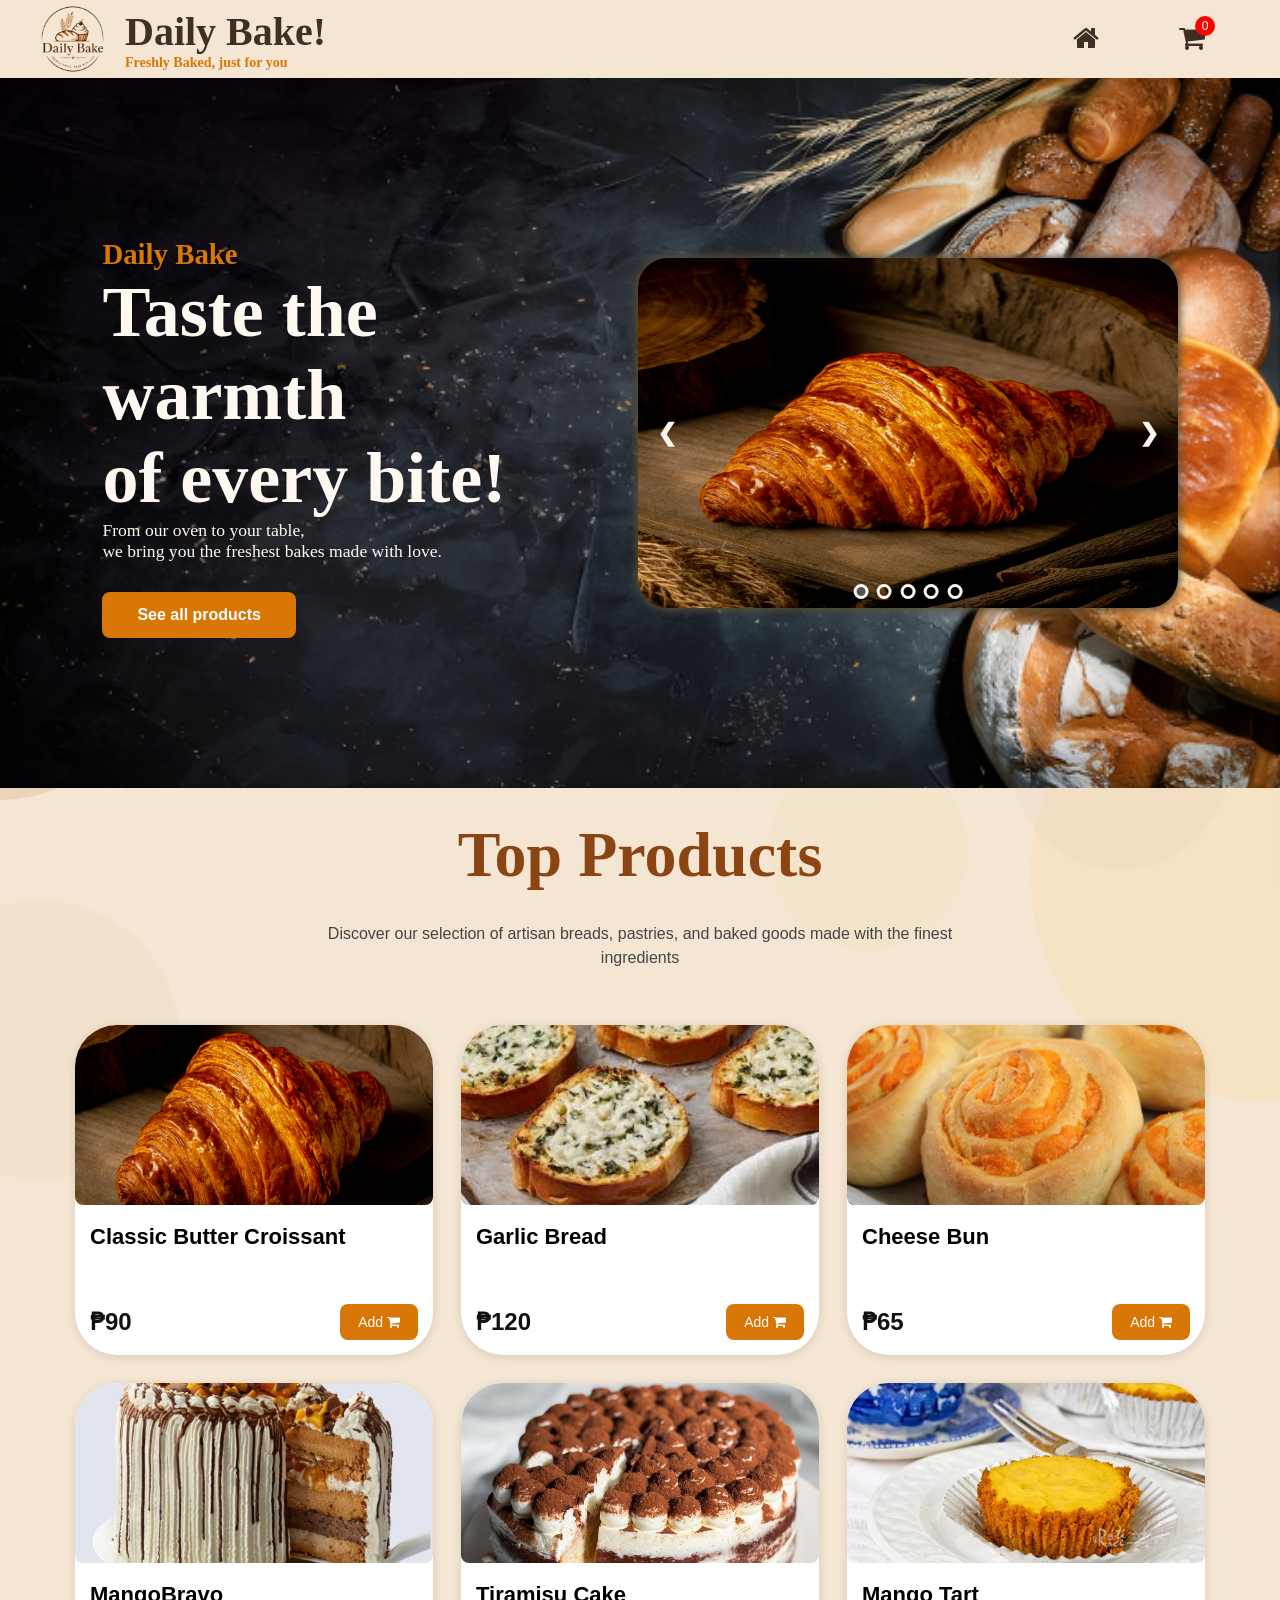
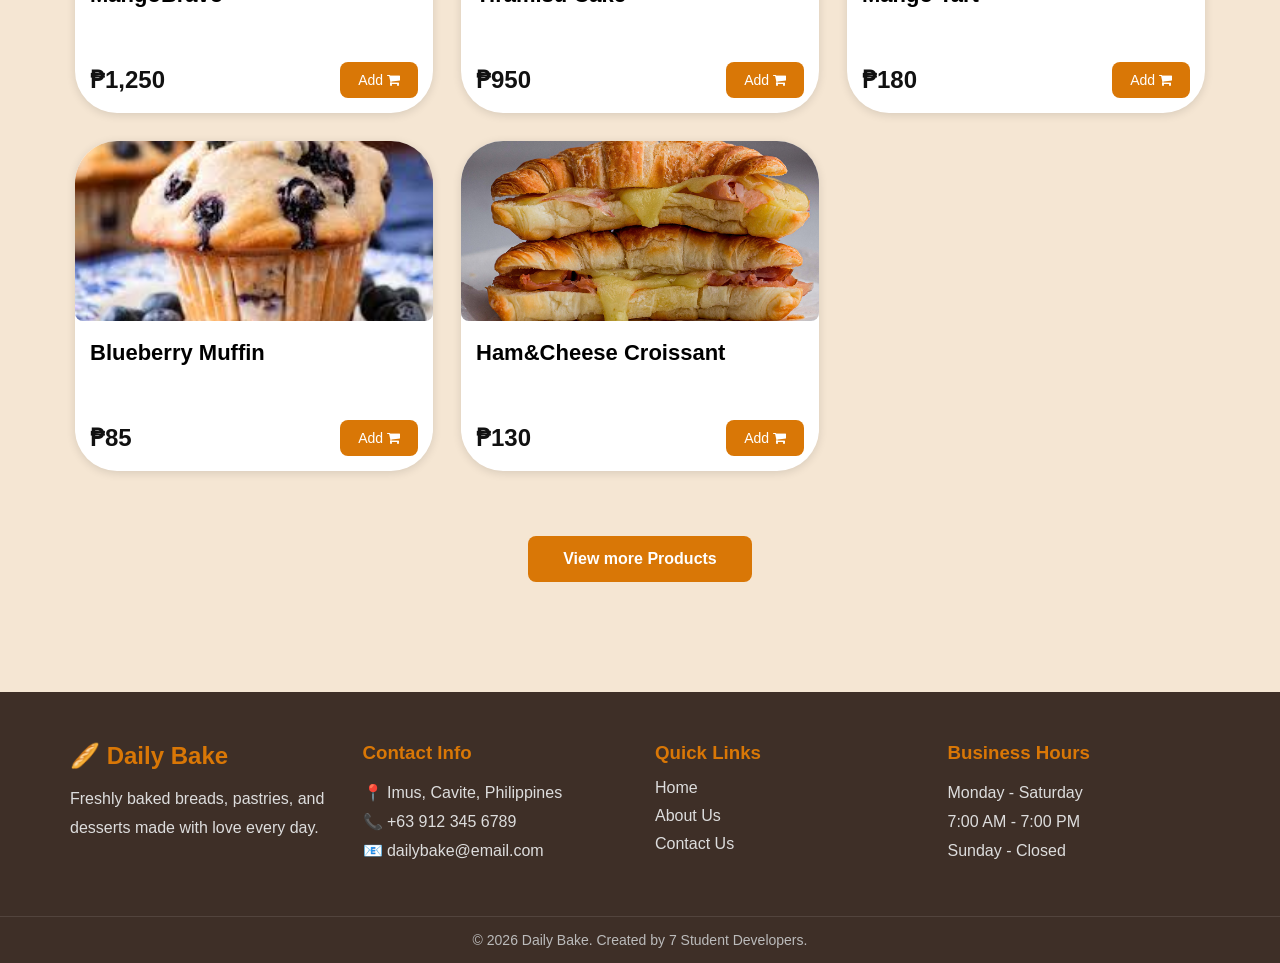
==== index.html @ 9dbe61f8 "Add files via upload" ====
<!DOCTYPE html>
<html lang="en">
<head>
    <meta charset="UTF-8">
    <meta name="viewport" content="width=device-width, initial-scale=1.0">
    <title>Bake Shop</title>
    <link rel="stylesheet" href="bakery.css">
    <link rel="stylesheet" href="https://cdnjs.cloudflare.com/ajax/libs/font-awesome/4.7.0/css/font-awesome.min.css">
</head>

<body> 

<header>

    <div class="Logo">
        <img src="lugu2.png" alt="Daily Bake Logo" onclick="window.location.href='index.html'">
        <h1> Daily Bake!<br>
        <p> Freshly Baked, just for you </p>
        </h1>
        
    </div>

    <nav class="TopBar">
        <a href="index.html"><i class="fa fa-home" style="font-size:28px"></i></a>
        <div class="cart" id="cartBtn">
            <i class="fa fa-shopping-cart" style="font-size:28px"></i>
            <span id="cartCount">0</span>
        </div>
        
        
    </nav>

</header>



<div class="cart-sidebar" id="cartSidebar">

    <div class="cart-header">
        <h2>Your Cart</h2>
        <span id="closeCart">&times;</span>
    </div>

    <div class="cart-items" id="cartItems">
        <p class="empty-cart">Your cart is empty</p>
    </div>

    <div class="cart-footer">
        <h3>Total: ₱<span id="cartTotal">0</span></h3>

        <button id="checkoutBtn" class="checkout-btn">
            Checkout
        </button>
    </div>

</div>

<div class="cart-overlay" id="cartOverlay"></div>

<section class="MainPage">

    <div class="background"></div>

    <div class="Message">
        <h3>Daily Bake</h3>

        <h2>Taste the warmth  <br>
            of every bite!</h2>
        
        <p>
            From our oven to your table, <br>
            we bring you the freshest bakes made with love.
        </p>

        <button onclick="window.location.href='allproduct.html'">See all products</button>
    
    </div>

    <div class="BakeImage">
        <div class="slide"> 
            <img src="products/Classic Butter Croissant.jpg" class="active">
            <img src="products/floss.jpg">
            <img src="products/cheesebun.jpg">
            <img src="products/muffins.jpg">
            <img src="products/Chocolate Tart.jpg">
        </div>  

        <div class="lipat">
            <span class="next">&#10095;</span>
            <span class="prev">&#10094;</span>
        </div>

        <div class="tuldok">
            <div class="dot active" attr='0' onclick="switchImage(this)"></div>
            <div class="dot" attr='1' onclick="switchImage(this)"></div>
            <div class="dot" attr='2' onclick="switchImage(this)"></div>
            <div class="dot" attr='3' onclick="switchImage(this)"></div>
            <div class="dot" attr='4' onclick="switchImage(this)"></div>
	    </div>
    </div>

</section>


<section class="TopProducts">
    <div class="circle circle1"></div>
        <div class="circle circle2"></div>
        <div class="circle circle3"></div>
        <div class="circle circle4"></div>
        <div class="circle circle5"></div>
        <div class="circle circle6"></div>
        <div class="circle circle7"></div>
        <div class="circle circle8"></div>
        <div class="circle circle9"></div>
        <div class="circle circle10"></div>
        <div class="circle circle11"></div>
        <div class="circle circle12"></div>
        <div class="circle circle13"></div>
        <div class="circle circle14"></div>
        <div class="circle circle15"></div>
        <div class="circle circle16"></div>


    <h1>Top Products</h1>
    <p>Discover our selection of artisan breads, pastries, and baked goods made with the finest ingredients</p>

    <div class="Grid">
        <div class="card">
            <img src="products/Classic Butter Croissant.jpg">

            <div class="cardinfo">
                <h3>Classic Butter Croissant</h3>
                

                <div class="cardbot">
                    <h4 class="price">₱90</h4>
                    <button
                    class="add-cart"
                    data-name="Classic Butter Croissant"
                    data-image="products/Classic Butter Croissant.jpg"
                    data-price="90">
                    Add <i class="fa fa-shopping-cart"></i>
                    </button>
                </div>
            </div>
        </div>

        <div class="card">
            <img src="products/Garlic Bread.jpg">

            <div class="cardinfo">
                <h3>Garlic Bread</h3>
                

                <div class="cardbot">
                    <h4 class="price">₱120</h4>
                    <button
                    class="add-cart"
                    data-name="Garlic Bread"
                    data-image="products/Garlic Bread.jpg"
                    data-price="120">
                    Add <i class="fa fa-shopping-cart"></i>
                    </button>
                </div>
            </div>
        </div>

        <div class="card">
            <img src="products/cheesebun.jpg">

            <div class="cardinfo">
                <h3> Cheese Bun</h3>
                

                <div class="cardbot">
                    <h4 class="price">₱65</h4>
                    <button
                    class="add-cart"
                    data-name="Cheese Bun"
                    data-image="products/cheesebun.jpg"
                    data-price="65">
                    Add <i class="fa fa-shopping-cart"></i>
                    </button>
                </div>
            </div>
        </div>

        <div class="card">
            <img src="products/MangoBravo_1.webp">

            <div class="cardinfo">
                <h3>MangoBravo</h3>
                

                <div class="cardbot">
                    <h4 class="price">₱1,250</h4>
                    <button
                    class="add-cart"
                    data-name="Mango Bravo"
                    data-image="products/MangoBravo_1.webp"
                    data-price="1250">
                    Add <i class="fa fa-shopping-cart"></i>
                    </button>
                </div>
            </div>
        </div>

        <div class="card">
            <img src="products/TIRAMISU.jpg">

            <div class="cardinfo">
                <h3>Tiramisu Cake</h3>
                

                <div class="cardbot">
                    <h4 class="price">₱950</h4>
                    <button
                    class="add-cart"
                    data-name="Tiramisu Cake"
                    data-image="products/TIRAMISU.jpg"
                    data-price="950">
                    Add <i class="fa fa-shopping-cart"></i>
                    </button>
                </div>
            </div>
        </div>

        <div class="card">
            <img src="products/Mango Tart.webp">

            <div class="cardinfo">
                <h3>Mango Tart</h3>
                

                <div class="cardbot">
                    <h4 class="price">₱180</h4>
                    <button
                    class="add-cart"
                    data-name="Mango Tart"
                    data-image="products/Mango Tart.webp"
                    data-price="180">
                    Add <i class="fa fa-shopping-cart"></i>
                    </button>
                </div>
            </div>
        </div>

        <div class="card">
            <img src="products/Blueberry Muffin.jpg" >

            <div class="cardinfo">
                <h3>Blueberry Muffin</h3>
                

                <div class="cardbot">
                    <h4 class="price">₱85</h4>
                    <button
                    class="add-cart"
                    data-name="Blueberry Muffin"
                    data-image="products/Blueberry Muffin.jpg"
                    data-price="85">
                    Add <i class="fa fa-shopping-cart"></i>
                    </button>
                </div>
            </div>
        </div>

        <div class="card">
            <img src="products/Ham and Cheese Croissant.webp" alt="Bread">

            <div class="cardinfo">
                <h3>Ham&Cheese Croissant</h3>
                

                <div class="cardbot">
                    <h4 class="price">₱130</h4>
                    <button
                    class="add-cart"
                    data-name="Ham&Cheese Croissant"
                    data-image="products/Ham and Cheese Croissant.webp"
                    data-price="130">
                    Add <i class="fa fa-shopping-cart"></i>
                    </button>
                </div>
            </div>
        </div>
    </div>
    <div class="viewmore">
        <div class="viewmorebtn">
            <button onclick="window.location.href='allproduct.html'"> View more Products</button>
        </div>
    </div>
    
</section> 

<footer>

    <div class="foot">

        <div class="footinfo">
            <h2>🥖 Daily Bake</h2>
            <p>
                Freshly baked breads, pastries, and desserts made with love every day.
            </p>
        </div>

        <div class="footinfo">
            <h3>Contact Info</h3>

            <p>📍 Imus, Cavite, Philippines</p>
            <p>📞 +63 912 345 6789</p>
            <p>📧 dailybake@email.com</p>
        </div>

        <div class="footinfo">
            <h3>Quick Links</h3>

            <a href="index.html">Home</a>
            <a href="bakeryaboutus.html">About Us</a>
            <a href="bakerycontactus.html">Contact Us</a>
        </div>

        <div class="footinfo">
            <h3>Business Hours</h3>

            <p>Monday - Saturday</p>
            <p>7:00 AM - 7:00 PM</p>
            <p>Sunday - Closed</p>
        </div>

    </div>

    <div class="footbot">
        <p>
            © 2026 Daily Bake. Created by 7 Student Developers.
        </p>
    </div>

</footer>
<script src="bakery.js"></script>

</body>
</html>
---- bakery.css ----
*{
    margin:0;
    padding:0;
    box-sizing:border-box;
}

/* Body */
body{
    background: #f5e6d3;
    font-family: sans-serif;
    cursor: url("Baguette.png"), auto;
    overflow-x:hidden;

}

/* Header */
header{
    background: #f5e6d3;
    color:#3e2f27;
    display:flex;
    align-items: center;
    justify-content: space-between;
    padding: 5px 15px;
    position: sticky;
    top: 0;
    z-index: 4;

}

.Logo{
    font-family:Cambria, Cochin, Georgia, Times, 'Times New Roman', serif;
    display:flex;
    align-items: center;
    justify-content: space-between;
}

.Logo h1{
    font-size: 40px;
    margin:0;
}

.Logo p{
    color:#d97706;
    margin:0;
    font-size:14px;
    
}

.Logo img{
    width: 110px;
    cursor: pointer;
    padding-left: 25px;
    padding-right: 20px;
}

.TopBar{
    font-family:'Franklin Gothic Medium', 'Arial Narrow', Arial, sans-serif;
    display:flex;
    gap:80px;
    text-align: right;
    padding-right: 60px;
}


.TopBar a{
    color:#3e2f27;
    font-size:22px;
    transition:0.3s;
    text-decoration:none;
}

.TopBar a:hover{
    color:#d97706;
    transform:translateY(-2px); 
}

/* Cart */

.cart{
    position: relative;
    display: flex;
    font-size: 24px;
    cursor: pointer;
}

.cart:hover{
    color:#d97706;
    transform:translateY(-2px); 


}

/* Hero Page */
.MainPage{
    position: relative;
    min-height:50vh;
    display:flex;
    align-items:center;
    justify-content:space-between;
    padding:150px 8%;
    overflow: hidden;
    
}
.background{
    position:absolute;
    inset: 0;
    background: linear-gradient(rgba(0,0,0,0.7),rgba(0,0,0,0.7));
    background-image: url("bg3.png");
    background-size: cover;
    background-position: center;

}

.Message{
    width: 60%;
    z-index: 1;
    padding-top: 10px;
    color: #fff8f0;
    font-family:Cambria, Cochin, Georgia, Times, 'Times New Roman', serif;
}

.Message h3{
    font-size: 1.8rem;
    color: #d97706;
}

.Message h2{
    font-family:cursive;
    font-size: 4.5rem;
    
}
.Message p{
    color: #fff8f0;
    margin:0;
    font-size: 1.1rem;
    margin-bottom:30px; 
    
}

.Message button{
    background:#d97706;
    color:white;
    border:none;
    padding:14px 35px;
    font-size:16px;
    font-weight:600;
    border-radius:8px;
    cursor:pointer;
    transition:0.3s;
}
.Message button:hover{
    background:#bb4d00;
    transform:translateY(-2px); 
}

/* MOving image */

.BakeImage{
    width: 650px;
    height: 350px;
    position: relative;
    border-radius: 30px;
    box-shadow: 0 0 8px 2px rgba(88, 79, 54, 0.986);
    overflow: hidden;

}

.BakeImage .slide img{
    width: 100%;
    height: 100%;
    position: absolute;
    object-fit: scale-down cover;

}

.BakeImage .slide img:not(.active){
    top: 0;
    left: -100%;
}
span.next, span.prev{
    position: absolute;
    top: 50%;
    transform: translateY(-50%);
    padding: 14px;
    color: #fff8f0;
    font-size: 24px;
    font-weight: bold;
    transition: 0.5s;
    border-radius: 3px;
    user-select: none;
    cursor: pointer;
    z-index: 1;
}

span.next{
    right: 5px;
}
span.prev{
    left: 5px;
}

span.next:hover, span.prev:hover{
    background-color: #b45309;
    opacity: 0.8;
}

.tuldok{
    position: absolute;
    bottom: 5px;
    z-index: 3;
    left: 50%;
    transform: translateX(-50%);
}

.tuldok .dot{
    width: 15px;
    height: 15px;
    margin: 0px 2px;
    border: 3px solid #fff8f0;
    border-radius: 50%;
    display: inline-block;
    transition: background-color 0.6s ease;
}

.tuldok .active{
    background-color: #555;
}

/* JS */
@keyframes next1{
    from{
        Left: 0%
    }
    to{
        left: -100%;
    }
}

@keyframes next2{
    from{
        Left: 100%
    }
    to{
        left: 0%;
    }
}

@keyframes prev1{
    from{
        Left: 0%
    }
    to{
        left: -100%;
    }
}

@keyframes prev2{
    from{
        Left: 100%
    }
    to{
        left: 0%;
    }
}

/* Top products */

.TopProducts h1{
    margin: 30px;
    font-family: Georgia, serif;
    text-align: center;
    color:#8B4513;
    font-size: 4rem;

}
.TopProducts p{
    text-align:center;
    color:#444;
    max-width:650px;
    margin:0 auto 30px;
    line-height:1.5;
}

.viewmore  {
    text-align:center;
    margin-top:40px;
    padding-bottom: 50px;
}

.viewmorebtn button{
    background:#d97706;
    color:white;
    border:none;
    padding:14px 35px;
    font-size:16px;
    font-weight:600;
    border-radius:8px;
    cursor:pointer;
    transition:0.3s;
}
.viewmorebtn button:hover{
    background:#b45309;
    transform:translateY(-2px); 
}

.Grid{
    display:grid;
    grid-template-columns:repeat(auto-fit, minmax(300px,1fr));
    gap:18px;
    padding: 20px 70px;
}

.card{
    background:white;
    border-radius:42px;
    overflow:hidden;
    box-shadow:0 2px 10px rgba(0,0,0,.12);

    margin: 5px;
}

.card img{
    width: 100%;
    height: 180px;
    object-fit: cover;
    border-radius: 8px;
    transition:.3s;
}

.card img:hover{
    transform:scale(1.1);
}

.cardinfo{
    padding:15px;
}

.cardinfo h3{
    margin-bottom:20px;
    height: 60px;
    font-size:22px;
}

.cardbot{
    display:flex;
    justify-content:space-between;
    align-items:center;
    margin-top:20px;
}

.price{
    font-size:24px;
    font-weight:bold;
    color:#111;
}

.card button{
    background:#d97706;
    border:none;
    color:white;
    padding:10px 18px;
    border-radius:8px;
    cursor:pointer;
    font-size:14px;
}

.card button:hover{
    background:#b45309;
}

/* About us */
.about-us{
    max-width:1000px;
    margin:50px auto;
    background:white;
    padding:40px;
    border-radius:15px;
    box-shadow:0 4px 15px rgba(0,0,0,0.1);
}

.about-us h2{
    text-align:center;
    color:#8B4513;
    margin-bottom:25px;
    font-size:36px;
}

.about-us p{
    line-height:1.8;
    color:#555;
    text-align:justify;
    margin-bottom:15px;
}


.team{
    margin-top:40px;
}

.team h3{
    text-align:center;
    color:#8B4513;
    margin-bottom:25px;
    font-size:30px;
}

.team-grid{
    display:grid;
    grid-template-columns:repeat(auto-fit,minmax(200px,1fr));
    gap:20px;
}

.member{
    background:#fafafa;
    border-radius:10px;
    padding:20px;
    text-align:center;
    box-shadow:0 2px 8px rgba(0,0,0,0.08);
}

.member img{
    width:100px;
    height:100px;
    border-radius:50%;
    object-fit:cover;
    margin-bottom:10px;
}

.member h4{
    color:#333;
    margin-bottom:5px;
}

.member p{
    text-align:center;
    margin:0;
    color:#777;
}

/* Footer */

footer{
    background:#3e2f27;
    color:white;
    margin-top:60px;
}

.foot{
    max-width:1200px;
    margin:auto;
    padding:50px 30px;
    display:grid;
    grid-template-columns:repeat(auto-fit,minmax(220px,1fr));
    gap:30px;
}

.footinfo h2,
.footinfo h3{
    color:#d97706;
    margin-bottom:15px;
}

.footinfo p{
    line-height:1.8;
    color:#ddd;
}

.footinfo a{
    display:block;
    color:#ddd;
    text-decoration:none;
    margin-bottom:10px;
    transition:0.3s;
}

.footinfo a:hover{
    color:#d97706;
    padding-left:5px;
}

.footbot{
    text-align:center;
    padding:15px;
    border-top:1px solid rgba(255,255,255,0.1);
}

.footbot p{
    color:#bbb;
    font-size:14px;
}


#cartCount{
    position:absolute;
    top:-8px;
    right:-10px;
    background:red;
    color:white;
    width:20px;
    height:20px;
    border-radius:50%;
    display:flex;
    justify-content:center;
    align-items:center;
    font-size:12px;
}


/* Contact */
.contact-us{
    max-width:1000px;
    margin:50px auto;
    background:white;
    padding:40px;
    border-radius:15px;
    box-shadow:0 4px 15px rgba(0,0,0,0.1);
}

.contact-us h1{
    text-align:center;
    color:#8B4513;
    margin-bottom:15px;
    font-size:40px;
}

.intro{
    text-align:center;
    color:#555;
    line-height:1.8;
    margin-bottom:40px;
}

.contact-container{
    display:grid;
    grid-template-columns:1fr 1fr;
    gap:40px;
}

.contact-info h2,
.contact-form h2{
    color:#8B4513;
    margin-bottom:20px;
}

.contact-info p{
    color:#555;
    line-height:1.8;
    margin-bottom:20px;
}

.contact-form form{
    display:flex;
    flex-direction:column;
    gap:15px;
}

.contact-form input,
.contact-form textarea{
    width:100%;
    padding:12px;
    border:1px solid #ddd;
    border-radius:8px;
    font-size:16px;
    outline:none;
}

.contact-form input:focus,
.contact-form textarea:focus{
    border-color:#d97706;
}

.contact-form button{
    background:#d97706;
    color:white;
    border:none;
    padding:12px;
    border-radius:8px;
    font-size:16px;
    font-weight:bold;
    cursor:pointer;
    transition:.3s;
}

.contact-form button:hover{
    background:#b45309;
    transform:translateY(-2px);
}


/* SIDEBAR */

.cart-sidebar{
    position:fixed;
    top:0;
    right:-420px;
    width:400px;
    height:100%;
    background:#f5e6d3;
    z-index:999;
    transition:.4s;
    display:flex;
    flex-direction:column;
    box-shadow:-5px 0 15px rgba(0,0,0,.2);
}

.cart-sidebar.active{
    right:0;
}

.cart-header{
    display:flex;
    justify-content:space-between;
    align-items:center;
    padding:20px;
    background:#3e2f27;
    color:#f5e6d3;
}

.cart-header span{
    font-size:30px;
    cursor:pointer;
    padding: 10px;
}

.cart-items{
    flex:1;
    overflow-y:auto;
    padding:20px;
}

.cart-item{
    display:flex;
    gap:15px;
    align-items:center;
    padding:15px 0;
    border-bottom:1px solid #ddd;
}

.cart-item-img{
    width:70px;
    height:70px;
    object-fit:cover;
    border-radius:10px;
    flex-shrink:0;
}

.cart-item-info{
    flex:1;
}

.cart-item h4{
    margin-bottom:5px;
    font-size:16px;
}

.qty-controls{
    display:flex;
    align-items:center;
    gap:10px;
    margin-top:10px;
}

.qty-controls button{
    width:30px;
    height:30px;
    border:none;
    background:#d97706;
    color:white;
    border-radius:5px;
    cursor:pointer;
}

.cart-footer{
    padding:20px;
    border-top:1px solid #ddd;
}

.cart-overlay{
    position:fixed;
    inset:0;
    background:rgba(0,0,0,.4);
    display:none;
    z-index:998;
}

.cart-overlay.active{
    display:block;
}

.empty-cart{
    text-align:center;
    color:gray;
}

.remove-btn{
    width:auto !important;
    min-width:90px;
    height:35px;
    padding:0 15px;
    background:#dc2626;
    color:white;
    border:none;
    border-radius:5px;
    cursor:pointer;
    white-space:nowrap;
}

.remove-btn:hover{
    background:#b91c1c;
}

.checkout-btn{
    width:100%;
    margin-top:15px;
    padding:12px;
    border:none;
    background:#d97706;
    color:white;
    font-size:16px;
    font-weight:bold;
    border-radius:8px;
    cursor:pointer;
}

.checkout-btn:hover{
    background:#b45309;
}

/* All Products */

.CATEGORIES h1{
    
    margin: 30px;
    font-family: Georgia, serif;
    text-align: center;
    color:#8B4513;  
    font-size: 4rem;
}

.GRIDS{
    display:grid;
    grid-template-columns:repeat(auto-fit, minmax(400px,1fr));
    gap:18px;
    padding: 20px 90px;
}

.menuinfo{
    padding:16px;
}

.menuinfo h3{
    margin-bottom:20px;
    height: 60px;
    font-size:22px;
}


.menu{
    font-family:'Franklin Gothic Medium', 'Arial Narrow', Arial, sans-serif;
    display:flex;
    justify-content:center;
    gap:50px;
    border-bottom:1px solid #ddd;
    padding-bottom:10px;
    margin-bottom:40px;
    
}

.menu .button a{
    text-decoration: none;
    color: #555;
    font-weight: 600;
    font-size: 25px;
    padding-bottom: 5px;
    transition: .3s;
    position: relative;
    display: inline-block; 
}

.menu a::after {
    content: "";
    position: absolute;
    left: 0;
    bottom: 0;
    width: 0%;
    height: 3px;
    background: #d17b3f;
    transition: 0.3s ease;
}   

.menu a.active::after {
    width: 100%;
}

.menu a.active {
    color: #d17b3f;
}

.menu .button a:hover{
    color:#d97706;
    cursor: pointer;
    transform:translateY(-5px);
}

.gallery{
    display:flex;
    justify-content:space-between;
    align-items:center;
    display:grid;
    grid-template-columns:repeat(3, 1fr);
    
}

.cards{
    background:white;
    border-radius:42px;
    overflow:hidden;
    box-shadow:0 2px 10px rgba(0,0,0,.12);

    margin: 15px;
}


.cards img{
    width: 100%;
    height: 180px;
    object-fit: cover;
    border-radius: 8px;
    transition:.3s;
}


.cards img:hover{
    transform:scale(1.1);
}

.cards button{
    background:#d97706;
    border:none;
    color:white;
    padding:10px 18px;
    border-radius:8px;
    cursor:pointer;
    font-size:14px;
}

.cards button:hover{
    background:#b45309;
}


.circle{
    position:fixed;
    border-radius:50%;
    z-index:-1;
    pointer-events:none;
}

.circle1{
    width:350px;
    height:350px;
    background:#6F4E37;
    opacity:.12;
    top:-120px;
    left:-120px;
}

.circle2{
    width:250px;
    height:250px;
    background:#F4B6B2;
    opacity:.10;
    top:80px;
    right:-100px;
}

.circle3{
    width:180px;
    height:180px;
    background:#F6D776;
    opacity:.08;
    top:500px;
    left:-50px;
}

.circle4{
    width:450px;
    height:450px;
    background:#F6D776;
    opacity:.15;
    bottom:-200px;
    right:-200px;
}
.circle5{
    width:300px;
    height:300px;
    background:#C68E5A;
    opacity:.20;
    bottom:100px;
    left:-150px;
}

.circle6{
    width:80px;
    height:80px;
    background:#D97706;
    opacity:.08;
    top:350px;
    right:150px;
}

.circle7{
    width:120px;
    height:120px;
    background:#A8C3A0;
    opacity:.10;
    top:250px;
    left:250px;
}

.circle8{
    width:220px;
    height:220px;
    background:#D8A7B1;
    opacity:.08;
    top:650px;
    right:50px;
}

.circle9{
    width:90px;
    height:90px;
    background:#FFF4E6;
    opacity:.25;
    top:180px;
    left:55%;
}

.circle10{
    width:160px;
    height:160px;
    background:#B46A55;
    opacity:.08;
    bottom:250px;
    right:300px;
}

.circle11{
    width:70px;
    height:70px;
    background:#F7C59F;
    opacity:.12;
    top:450px;
    left:70%;
}

.circle12{
    width:280px;
    height:280px;
    background:#D8B08C;
    opacity:.08;
    top:900px;
    left:-100px;
}

.circle13{
    width:140px;
    height:140px;
    background:#F4B6B2;
    opacity:.10;
    bottom:450px;
    left:250px;
}

.circle14{
    width:100px;
    height:100px;
    background:#6F4E37;
    opacity:.06;
    top:120px;
    right:400px;
}

.circle15{
    width:200px;
    height:200px;
    background:#F6D776;
    opacity:.07;
    top:750px;
    left:60%;
}

.circle16{
    width:60px;
    height:60px;
    background:#C68E5A;
    opacity:.15;
    bottom:350px;
    right:120px;
}
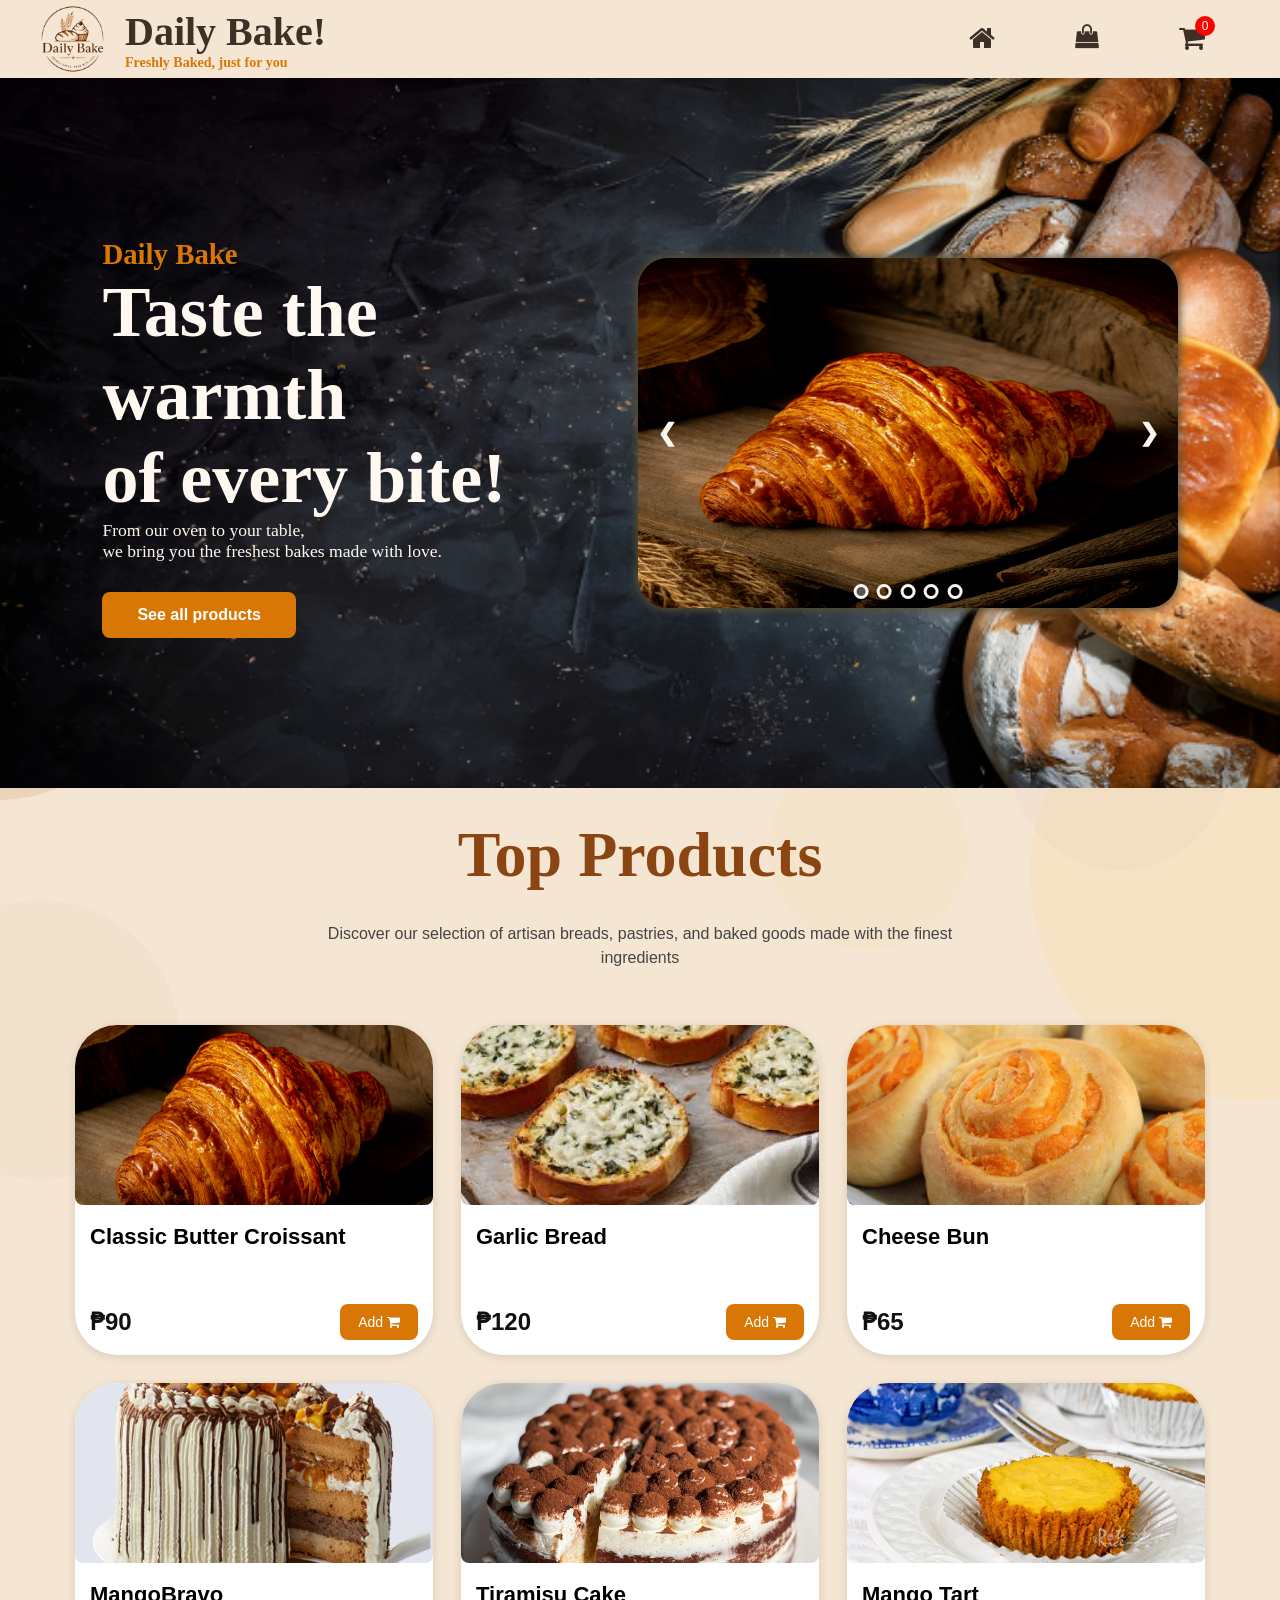
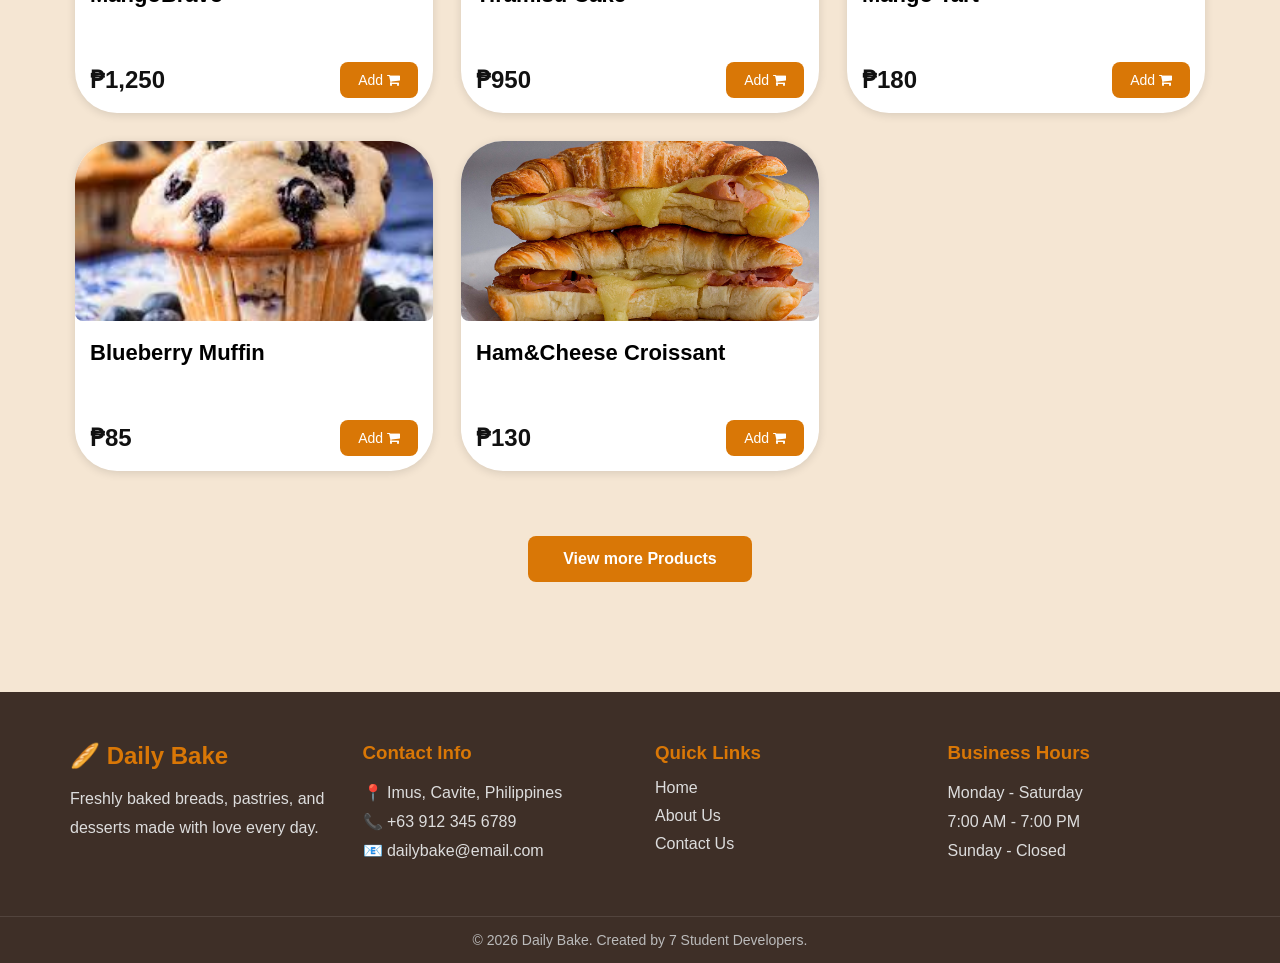
==== commit ce7a7840: "Update index.html" ====
--- a/index.html
+++ b/index.html
@@ -22,6 +22,7 @@
 
     <nav class="TopBar">
         <a href="index.html"><i class="fa fa-home" style="font-size:28px"></i></a>
+		<a href="allproduct.html"><i class="fa fa-shopping-bag" style="font-size:24px"></i></a>
         <div class="cart" id="cartBtn">
             <i class="fa fa-shopping-cart" style="font-size:28px"></i>
             <span id="cartCount">0</span>
@@ -340,4 +341,4 @@
 <script src="bakery.js"></script>
 
 </body>
-</html>+</html>
